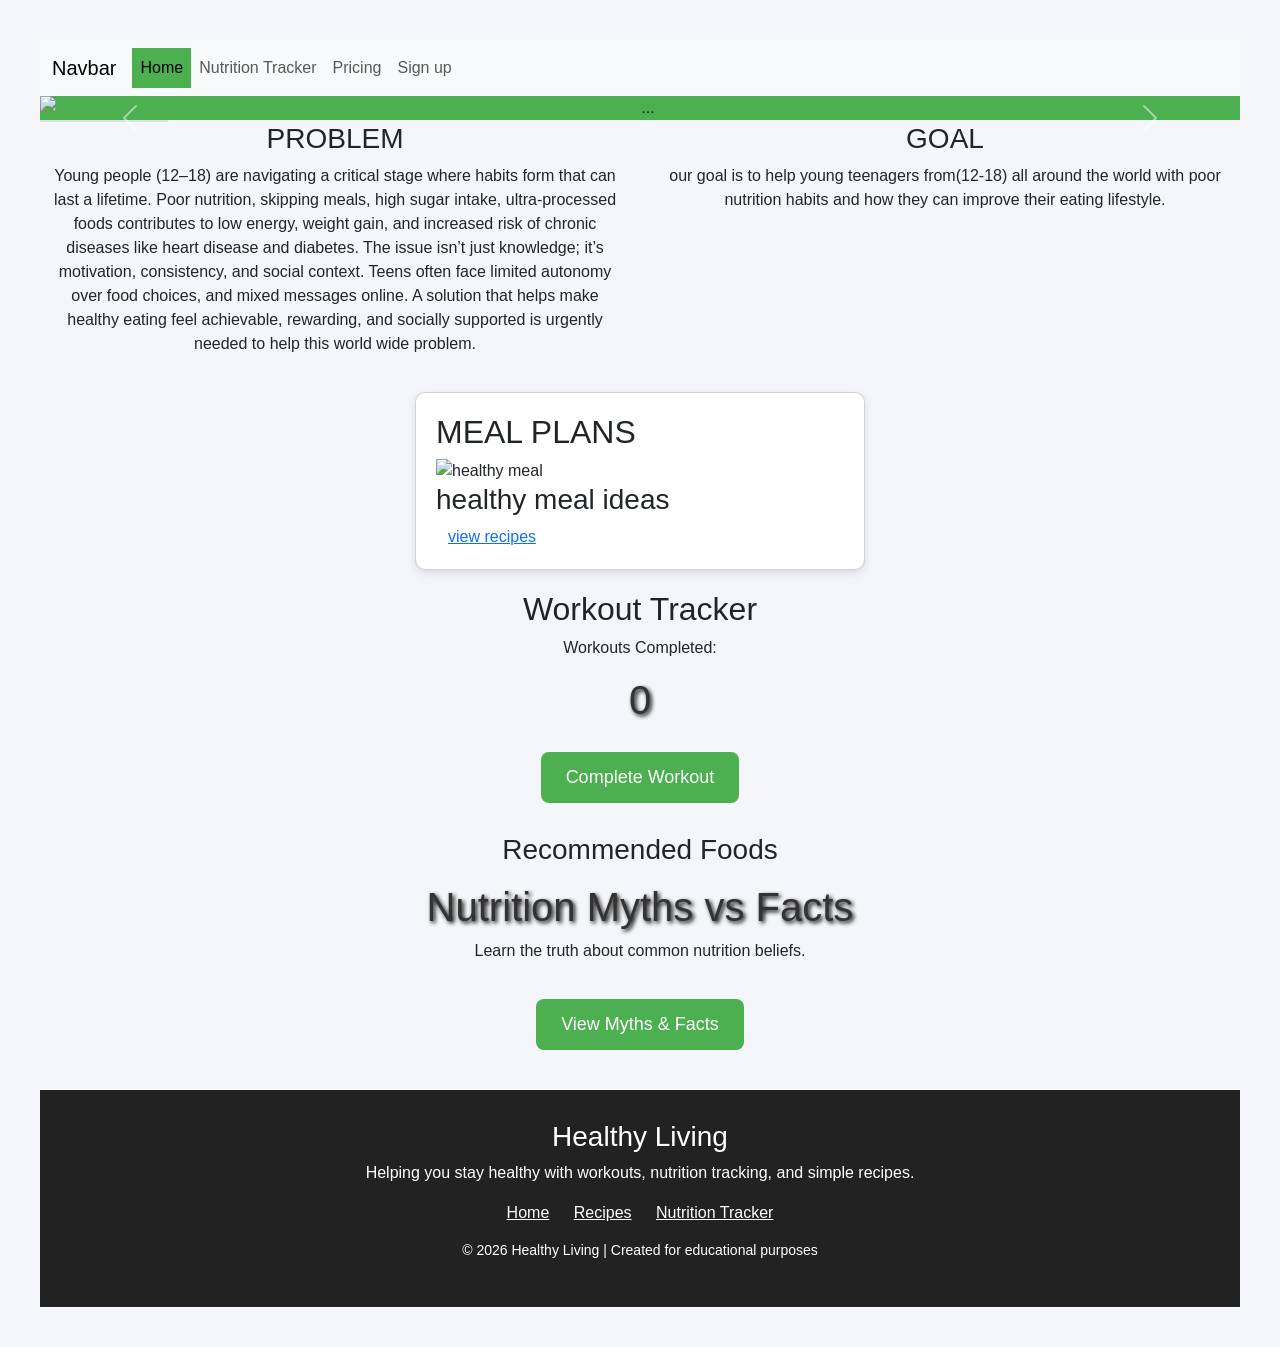
==== index.html @ a2fad852 "Add initial HTML structure for nutrition app Initial commit of the index.html file with structure fo" ====
<!DOCTYPE html>
<html lang="en">
<head>
    <meta charset="UTF-8">
    <meta name="viewport" content="width=device-width, initial-scale=1.0">
    <title>POOR NUTRITON</title>
<link href="https://cdn.jsdelivr.net/npm/bootstrap@5.3.8/dist/css/bootstrap.min.css" rel="stylesheet" integrity="sha384-sRIl4kxILFvY47J16cr9ZwB07vP4J8+LH7qKQnuqkuIAvNWLzeN8tE5YBujZqJLB" crossorigin="anonymous">
</head>
<meta charset="UTF-8">
  <meta name="viewport" content="width=device-width, initial-scale=1.0">
  <style>
    body {
      font-family: Arial, sans-serif;
      text-align: center;
      padding: 40px;
    }
 
   

    
    h1 {
      color: #fff;
      text-shadow: 2px 2px 4px #000; 
    }

    button {
      padding: 15px 30px;
      font-size: 18px;
      background-color: rgba(76, 175, 80, 0.8); 
      color: white;
      border: none;
      border-radius: 8px;
      cursor: pointer;
      margin-top: 20px;
    }

    button:hover {
      background-color: rgba(69, 160, 73, 0.9);
    }

    .labels {
      margin-top: 20px;
      display: flex;
      justify-content: center;
      gap: 10px;
    }

    .label {
      width: 80px;
      padding: 10px;
      border-radius: 5px;
      background-color: rgba(200, 200, 200, 0.6);
      color: white;
      font-weight: bold;
    }

    .active {
      background-color: rgba(76, 175, 80, 0.8);
    }

    #feedback {
      margin-top: 20px;
      font-size: 20px;
      text-shadow: 1px 1px 3px #000;
    }

    #badge {
      margin-top: 30px;
      font-size: 24px;
      color: #ff8c00;
      font-weight: bold;
      text-shadow: 1px 1px 3px #000;
    }
  </style>
  <style>
    body {
      font-family: Arial, sans-serif;
      text-align: center;
      padding: 50px;
      background-color: #e6f2ff;
    }

    h1 {
      color: #333;
    }

    button {
      padding: 15px 30px;
      font-size: 18px;
      background-color: #4CAF50;
      color: white;
      border: none;
      border-radius: 8px;
      cursor: pointer;
      margin-top: 20px;
    }

    button:hover {
      background-color: #45a049;
    }

    .labels {
      margin-top: 20px;
      display: flex;
      justify-content: center;
      gap: 10px;
    }

    .label {
      width: 80px;
      padding: 10px;
      border-radius: 5px;
      background-color: #ccc;
      color: white;
      font-weight: bold;
    }

    .active {
      background-color: #4CAF50;
    }

    #badge {
      margin-top: 30px;
      font-size: 24px;
      color: #ff8c00;
      font-weight: bold;
    }
  </style>
</head>
<style>

body{
font-family: Arial, sans-serif;
background:#f4f6f9;
text-align:center;
padding:40px;
}

button{
padding:12px 25px;
font-size:18px;
background:#4CAF50;
color:white;
border:none;
border-radius:8px;
cursor:pointer;
}

button:hover{
background:#3e8e41;
}

#myths{
display:none;
margin-top:30px;
}

.card{
background:white;
padding:20px;
margin:20px auto;
width:450px;
border-radius:10px;
box-shadow:0 4px 10px rgba(0,0,0,0.1);
text-align:left;
}

.myth{
color:red;
font-weight:bold;
}

.fact{
color:green;
font-weight:bold;
}

</style>
</head>

<body>

<nav class="navbar navbar-expand-lg bg-body-tertiary">
  <div class="container-fluid">
    <a class="navbar-brand" href="#">Navbar</a>
    <button class="navbar-toggler" type="button" data-bs-toggle="collapse" data-bs-target="#navbarNavAltMarkup" aria-controls="navbarNavAltMarkup" aria-expanded="false" aria-label="Toggle navigation">
      <span class="navbar-toggler-icon"></span>
    </button>
    <div class="collapse navbar-collapse" id="navbarNavAltMarkup">
      <div class="navbar-nav">
        <a class="nav-link active" aria-current="page" href="#">Home</a>
        <a class="nav-link" href="nutrition tracker.html">Nutrition Tracker</a>
        <a class="nav-link" href="#">Pricing</a>
        <a class="nav-link" href="SIGN IN.html">Sign up</a>
      </div>
    </div>
  </div>
</nav>
<div id="carouselExample" class="carousel slide">
  <div class="carousel-inner">
    <div class="carousel-item active">
      <img src="poor nu.webp" class="d-block w-100" alt="...">
    </div>
    <div class="carousel-item">
      <img src="por nutri.webp" class="d-block w-100" alt="...">
    </div>
    <div class="carousel-item">
      <img src="poor nutrition.jpg" class="d-block w-100" alt="...">
    </div>
  </div>
  <button class="carousel-control-prev" type="button" data-bs-target="#carouselExample" data-bs-slide="prev">
    <span class="carousel-control-prev-icon" aria-hidden="true"></span>
    <span class="visually-hidden">Previous</span>
  </button>
  <button class="carousel-control-next" type="button" data-bs-target="#carouselExample" data-bs-slide="next">
    <span class="carousel-control-next-icon" aria-hidden="true"></span>
    <span class="visually-hidden">Next</span>
  </button>
</div>
<div class="text-nowrap bg-body-secondary border" style="width: 8rem;">
</div>
<div style="display: flex; gap: 20px;">
    <div class="container"
      style="flex: 1;">
      <h3>PROBLEM</h3>
        <p>Young people (12–18) are navigating a critical stage where habits form that can last a lifetime.
           Poor nutrition, skipping meals, high sugar intake, ultra-processed foods contributes to low energy, weight gain, and increased risk of chronic diseases like heart disease and diabetes.
           The issue isn’t just knowledge; it’s motivation, consistency, and social context. Teens often face limited autonomy over food choices, and mixed messages online.
            A solution that helps make healthy eating feel achievable, rewarding, and socially supported is urgently needed to help this world wide problem.</p>
    </div>

    <div class="container"
      style="flex: 1;">
      <h3>GOAL</h3>
        <p>our goal is to help young teenagers from(12-18) all around the world 
          with poor nutrition habits and how they can improve their eating lifestyle.
        </p>
    </div>
</div>
<section> 
<div class="Features"></div>


  <div class="card">
    <h2>MEAL PLANS</h2>
    <img src="healthy.jpg" class="d-block w-80" alt="healthy meal">
    <h3>healthy meal ideas</h3> 
    <a class="container-fluid" href="view recipes.html">view recipes</a>
  </div>

</section>
<div class="container">

<h2>Workout Tracker</h2>

<p>Workouts Completed:</p>
<h1 id="counter">0</h1>

<button onclick="completeWorkout()">Complete Workout</button>

<h3 id="badge"></h3>
<p id="message"></p>

<h3>Recommended Foods</h3>
<ul id="foodList"></ul>

</div>

<script>

let workouts = 0;

function completeWorkout(){

workouts++;

document.getElementById("counter").innerText = workouts;

let message = "";
let foods = [];

if(workouts <= 2){
message = "Great start! Keep going!";
foods = ["Bananas 🍌", "Yogurt 🥛", "Oatmeal 🥣"];
}

else if(workouts <= 4){
message = "You're building a strong habit!";
foods = ["Eggs 🍳", "Whole grain toast 🍞", "Fruit smoothie 🍓"];
}

else if(workouts >= 5){
message = "Amazing work! Badge Unlocked!";
document.getElementById("badge").innerText = "🏆 Badge Unlocked!";
foods = ["Grilled chicken 🍗", "Brown rice 🍚", "Vegetables 🥦"];
}

document.getElementById("message").innerText = message;

let list = document.getElementById("foodList");
list.innerHTML = "";

foods.forEach(function(food){
let li = document.createElement("li");
li.innerText = food;
list.appendChild(li);
});

}

</script>

<div></div>
<h1>Nutrition Myths vs Facts</h1>

<p>Learn the truth about common nutrition beliefs.</p>

<button onclick="showMyths()">View Myths & Facts</button>

<div id="myths">

<div class="card">
<p class="myth">Myth: Carbohydrates are always unhealthy.</p>
<p class="fact">Fact: Carbohydrates provide energy for the body. Whole grains, fruits, and vegetables are healthy sources.</p>
</div>

<div class="card">
<p class="myth">Myth: Skipping meals helps you stay healthy.</p>
<p class="fact">Fact: Regular meals help maintain energy levels and support balanced nutrition.</p>
</div>

<div class="card">
<p class="myth">Myth: All fats are bad for you.</p>
<p class="fact">Fact: Healthy fats from foods like nuts, fish, and avocados support brain and heart health.</p>
</div>

<div class="card">
<p class="myth">Myth: Only protein helps build strength.</p>
<p class="fact">Fact: A balanced diet with carbohydrates, proteins, fats, vitamins, and minerals supports overall health.</p>
</div>

</div>

<script>

function showMyths(){
document.getElementById("myths").style.display="block";
}

</script>


</div>
<footer style="background:#222; color:white; padding:30px; text-align:center; margin-top:40px;">

<h3>Healthy Living</h3>

<p>Helping you stay healthy with workouts, nutrition tracking, and simple recipes.</p>

<div style="margin:15px 0;">
<a href="index.html" style="color:white; margin:0 10px;">Home</a>
<a href="view recipes.html" style="color:white; margin:0 10px;">Recipes</a>
<a href="nutrition tracker.html" style="color:white; margin:0 10px;">Nutrition Tracker</a>
</div>

<p style="font-size:14px;">© 2026 Healthy Living | Created for educational purposes</p>

</footer>
</body>
</html>
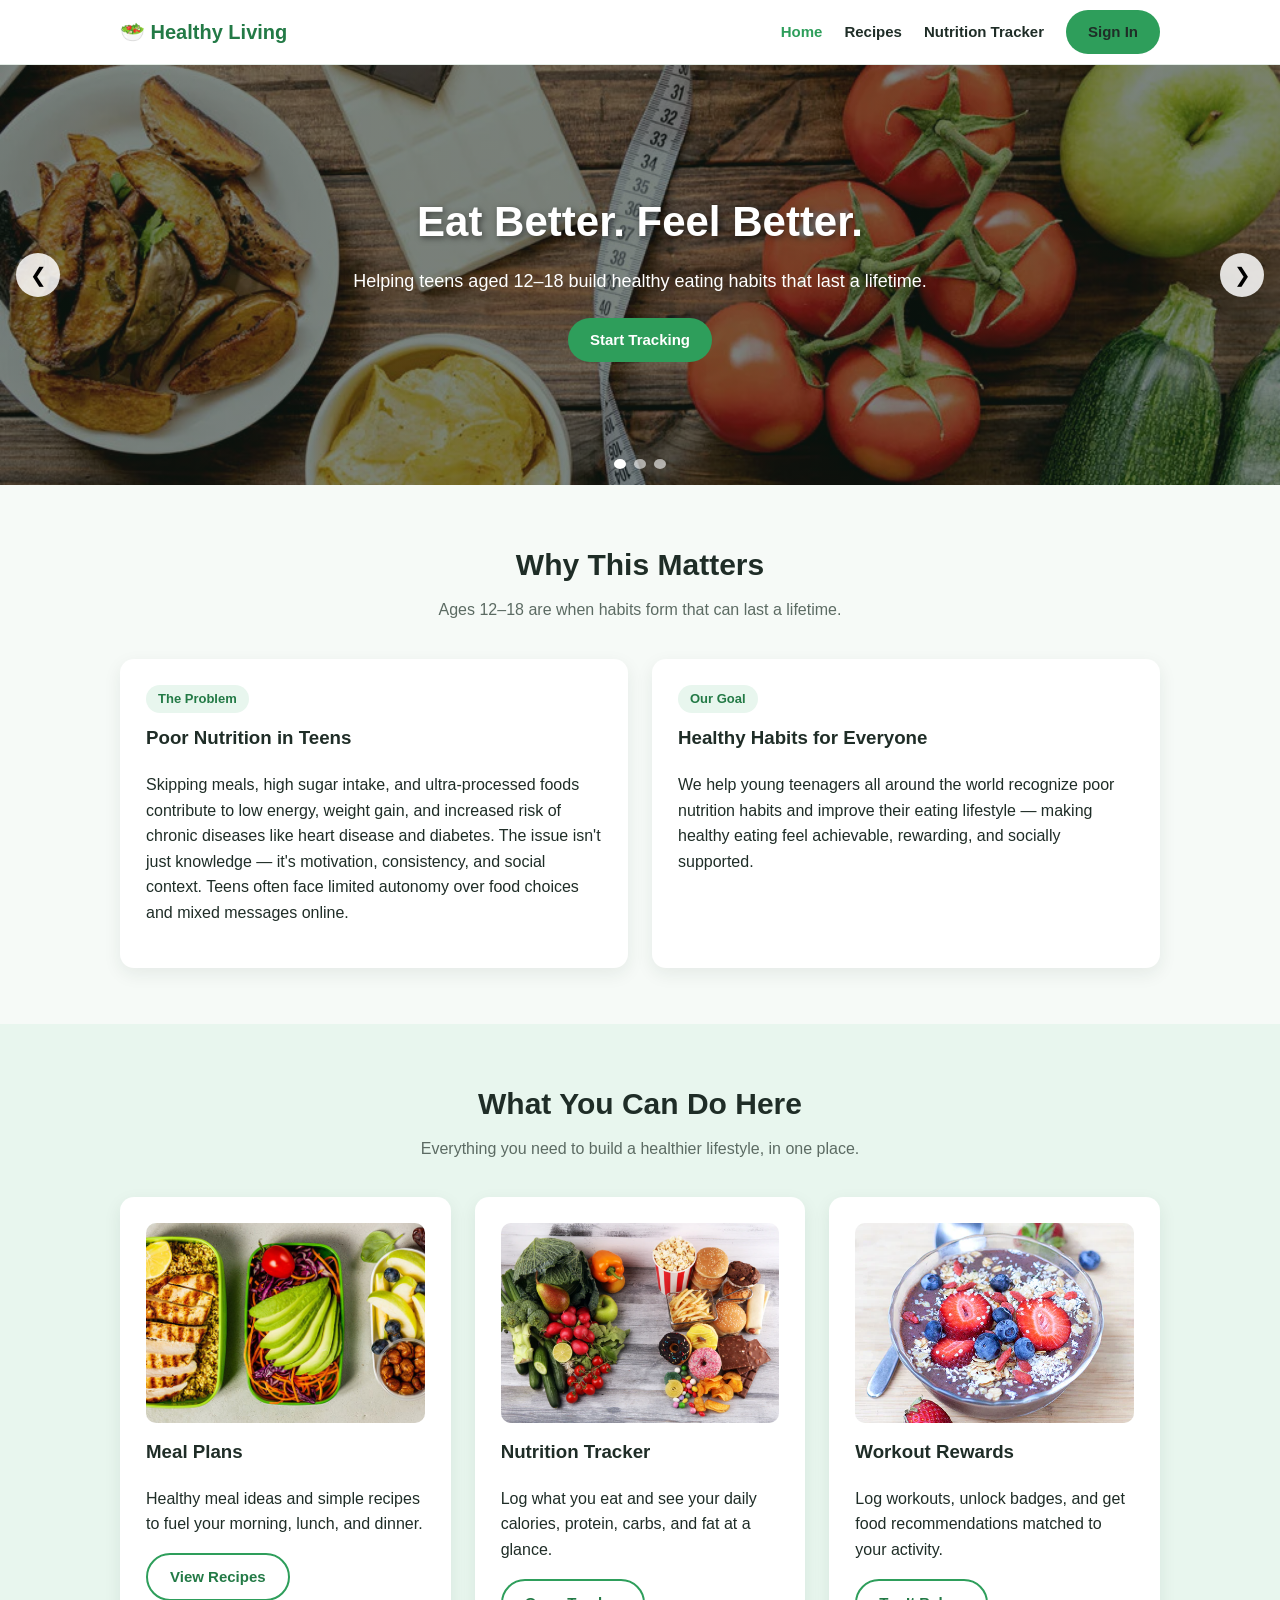
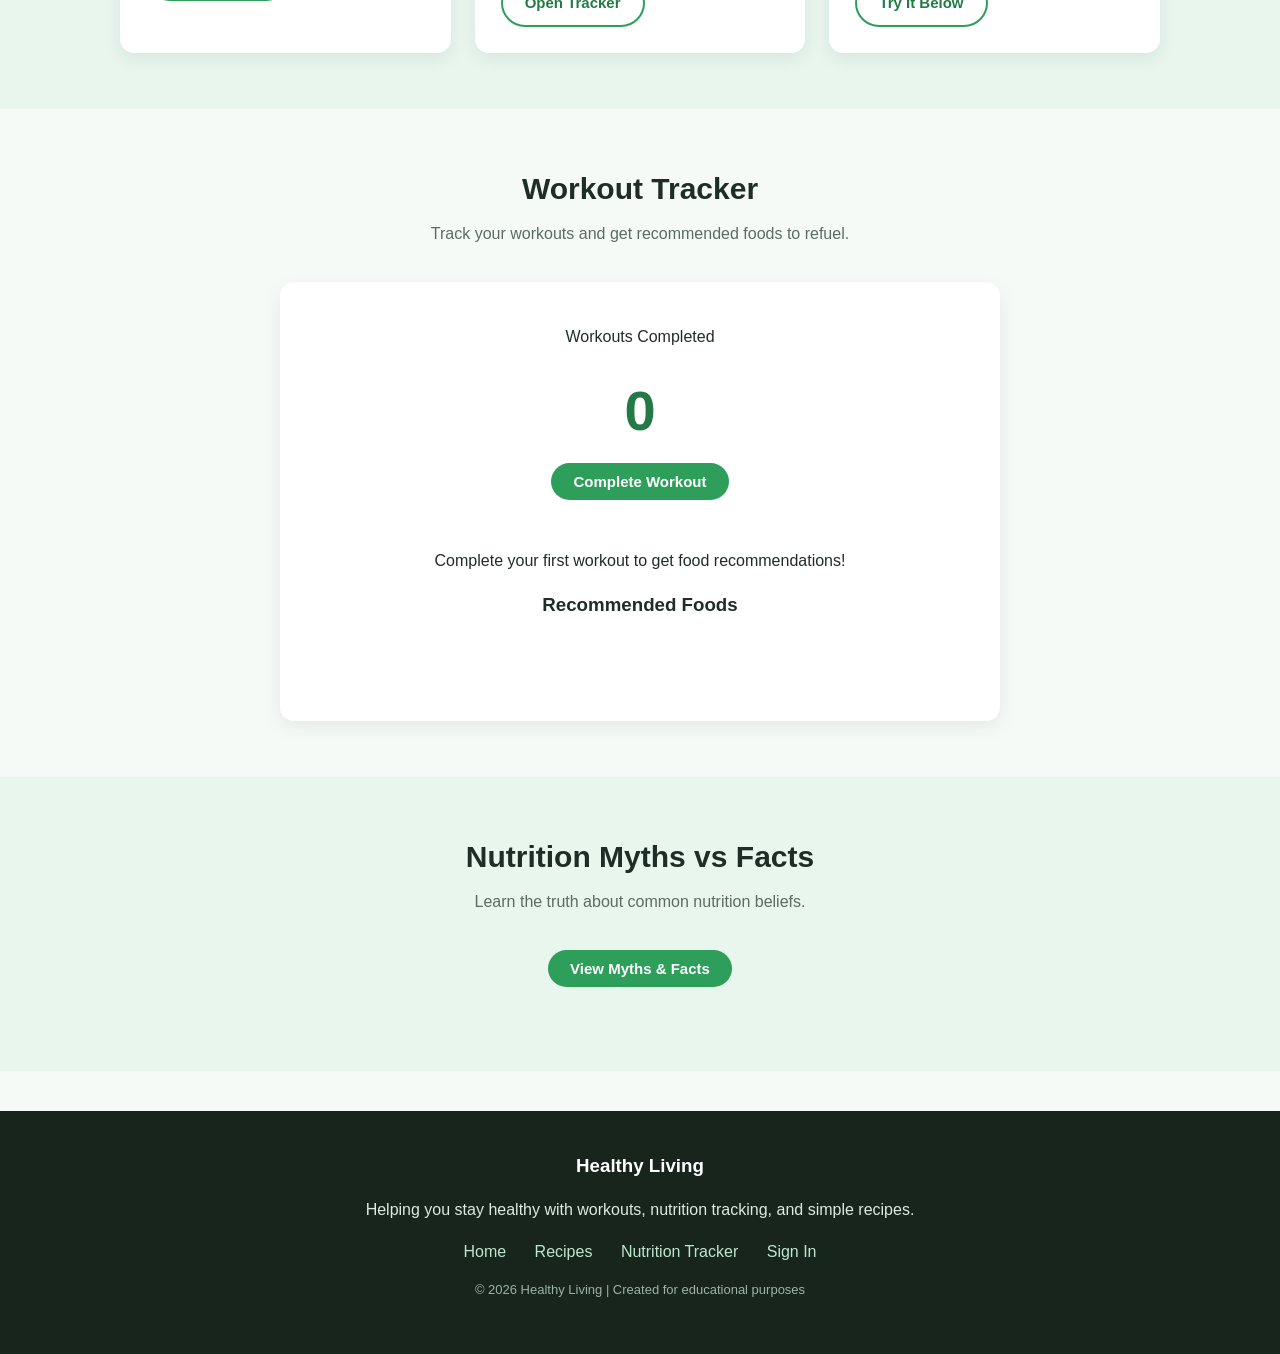
==== commit b4130c51: "Rebuild nutrition website as clean multi-page static site Co-authored-by: woe921 <woe921@users.norep" ====
--- a/index.html
+++ b/index.html
@@ -1,370 +1,163 @@
 <!DOCTYPE html>
 <html lang="en">
 <head>
-    <meta charset="UTF-8">
-    <meta name="viewport" content="width=device-width, initial-scale=1.0">
-    <title>POOR NUTRITON</title>
-<link href="https://cdn.jsdelivr.net/npm/bootstrap@5.3.8/dist/css/bootstrap.min.css" rel="stylesheet" integrity="sha384-sRIl4kxILFvY47J16cr9ZwB07vP4J8+LH7qKQnuqkuIAvNWLzeN8tE5YBujZqJLB" crossorigin="anonymous">
+  <meta charset="UTF-8">
+  <meta name="viewport" content="width=device-width, initial-scale=1.0">
+  <title>Healthy Living | Nutrition for Teens</title>
+  <link rel="stylesheet" href="css/styles.css">
 </head>
-<meta charset="UTF-8">
-  <meta name="viewport" content="width=device-width, initial-scale=1.0">
-  <style>
-    body {
-      font-family: Arial, sans-serif;
-      text-align: center;
-      padding: 40px;
-    }
- 
-   
-
-    
-    h1 {
-      color: #fff;
-      text-shadow: 2px 2px 4px #000; 
-    }
-
-    button {
-      padding: 15px 30px;
-      font-size: 18px;
-      background-color: rgba(76, 175, 80, 0.8); 
-      color: white;
-      border: none;
-      border-radius: 8px;
-      cursor: pointer;
-      margin-top: 20px;
-    }
-
-    button:hover {
-      background-color: rgba(69, 160, 73, 0.9);
-    }
-
-    .labels {
-      margin-top: 20px;
-      display: flex;
-      justify-content: center;
-      gap: 10px;
-    }
-
-    .label {
-      width: 80px;
-      padding: 10px;
-      border-radius: 5px;
-      background-color: rgba(200, 200, 200, 0.6);
-      color: white;
-      font-weight: bold;
-    }
-
-    .active {
-      background-color: rgba(76, 175, 80, 0.8);
-    }
-
-    #feedback {
-      margin-top: 20px;
-      font-size: 20px;
-      text-shadow: 1px 1px 3px #000;
-    }
-
-    #badge {
-      margin-top: 30px;
-      font-size: 24px;
-      color: #ff8c00;
-      font-weight: bold;
-      text-shadow: 1px 1px 3px #000;
-    }
-  </style>
-  <style>
-    body {
-      font-family: Arial, sans-serif;
-      text-align: center;
-      padding: 50px;
-      background-color: #e6f2ff;
-    }
-
-    h1 {
-      color: #333;
-    }
-
-    button {
-      padding: 15px 30px;
-      font-size: 18px;
-      background-color: #4CAF50;
-      color: white;
-      border: none;
-      border-radius: 8px;
-      cursor: pointer;
-      margin-top: 20px;
-    }
-
-    button:hover {
-      background-color: #45a049;
-    }
-
-    .labels {
-      margin-top: 20px;
-      display: flex;
-      justify-content: center;
-      gap: 10px;
-    }
-
-    .label {
-      width: 80px;
-      padding: 10px;
-      border-radius: 5px;
-      background-color: #ccc;
-      color: white;
-      font-weight: bold;
-    }
-
-    .active {
-      background-color: #4CAF50;
-    }
-
-    #badge {
-      margin-top: 30px;
-      font-size: 24px;
-      color: #ff8c00;
-      font-weight: bold;
-    }
-  </style>
-</head>
-<style>
-
-body{
-font-family: Arial, sans-serif;
-background:#f4f6f9;
-text-align:center;
-padding:40px;
-}
-
-button{
-padding:12px 25px;
-font-size:18px;
-background:#4CAF50;
-color:white;
-border:none;
-border-radius:8px;
-cursor:pointer;
-}
-
-button:hover{
-background:#3e8e41;
-}
-
-#myths{
-display:none;
-margin-top:30px;
-}
-
-.card{
-background:white;
-padding:20px;
-margin:20px auto;
-width:450px;
-border-radius:10px;
-box-shadow:0 4px 10px rgba(0,0,0,0.1);
-text-align:left;
-}
-
-.myth{
-color:red;
-font-weight:bold;
-}
-
-.fact{
-color:green;
-font-weight:bold;
-}
-
-</style>
-</head>
-
 <body>
 
-<nav class="navbar navbar-expand-lg bg-body-tertiary">
-  <div class="container-fluid">
-    <a class="navbar-brand" href="#">Navbar</a>
-    <button class="navbar-toggler" type="button" data-bs-toggle="collapse" data-bs-target="#navbarNavAltMarkup" aria-controls="navbarNavAltMarkup" aria-expanded="false" aria-label="Toggle navigation">
-      <span class="navbar-toggler-icon"></span>
-    </button>
-    <div class="collapse navbar-collapse" id="navbarNavAltMarkup">
-      <div class="navbar-nav">
-        <a class="nav-link active" aria-current="page" href="#">Home</a>
-        <a class="nav-link" href="nutrition tracker.html">Nutrition Tracker</a>
-        <a class="nav-link" href="#">Pricing</a>
-        <a class="nav-link" href="SIGN IN.html">Sign up</a>
+  <nav class="navbar">
+    <div class="container">
+      <a class="brand" href="index.html">🥗 Healthy Living</a>
+      <div class="nav-links">
+        <a href="index.html" class="active">Home</a>
+        <a href="recipes.html">Recipes</a>
+        <a href="tracker.html">Nutrition Tracker</a>
+        <a href="sign-in.html" class="btn">Sign In</a>
       </div>
     </div>
-  </div>
-</nav>
-<div id="carouselExample" class="carousel slide">
-  <div class="carousel-inner">
-    <div class="carousel-item active">
-      <img src="poor nu.webp" class="d-block w-100" alt="...">
+  </nav>
+
+  <header class="hero">
+    <div class="carousel">
+      <div class="slide active">
+        <img src="poor nu.webp" alt="Fresh healthy food">
+        <div class="slide-caption">
+          <h1>Eat Better. Feel Better.</h1>
+          <p>Helping teens aged 12–18 build healthy eating habits that last a lifetime.</p>
+          <a class="btn" href="tracker.html">Start Tracking</a>
+        </div>
+      </div>
+      <div class="slide">
+        <img src="bowl.webp" alt="Balanced meal bowl">
+        <div class="slide-caption">
+          <h1>Simple Meal Plans</h1>
+          <p>Easy, affordable recipes designed for growing bodies and busy schedules.</p>
+          <a class="btn" href="recipes.html">View Recipes</a>
+        </div>
+      </div>
+      <div class="slide">
+        <img src="poor nutrition.jpg" alt="Healthy lifestyle">
+        <div class="slide-caption">
+          <h1>Learn the Facts</h1>
+          <p>Cut through the noise online with myth-busting nutrition education.</p>
+          <a class="btn" href="#myths">Myths vs Facts</a>
+        </div>
+      </div>
+      <button class="carousel-arrow prev" type="button" aria-label="Previous slide">❮</button>
+      <button class="carousel-arrow next" type="button" aria-label="Next slide">❯</button>
+      <div class="carousel-dots"></div>
     </div>
-    <div class="carousel-item">
-      <img src="por nutri.webp" class="d-block w-100" alt="...">
+  </header>
+
+  <section>
+    <div class="container">
+      <h2 class="section-title">Why This Matters</h2>
+      <p class="section-sub">Ages 12–18 are when habits form that can last a lifetime.</p>
+      <div class="grid-2">
+        <div class="card">
+          <span class="pill">The Problem</span>
+          <h3>Poor Nutrition in Teens</h3>
+          <p>Skipping meals, high sugar intake, and ultra-processed foods contribute to low energy, weight gain, and increased risk of chronic diseases like heart disease and diabetes. The issue isn't just knowledge — it's motivation, consistency, and social context. Teens often face limited autonomy over food choices and mixed messages online.</p>
+        </div>
+        <div class="card">
+          <span class="pill">Our Goal</span>
+          <h3>Healthy Habits for Everyone</h3>
+          <p>We help young teenagers all around the world recognize poor nutrition habits and improve their eating lifestyle — making healthy eating feel achievable, rewarding, and socially supported.</p>
+        </div>
+      </div>
     </div>
-    <div class="carousel-item">
-      <img src="poor nutrition.jpg" class="d-block w-100" alt="...">
+  </section>
+
+  <section style="background: var(--green-light);">
+    <div class="container">
+      <h2 class="section-title">What You Can Do Here</h2>
+      <p class="section-sub">Everything you need to build a healthier lifestyle, in one place.</p>
+      <div class="grid-3">
+        <div class="card">
+          <img src="healthy.jpg" alt="Healthy meal">
+          <h3>Meal Plans</h3>
+          <p>Healthy meal ideas and simple recipes to fuel your morning, lunch, and dinner.</p>
+          <a class="btn btn-outline" href="recipes.html">View Recipes</a>
+        </div>
+        <div class="card">
+          <img src="food.webp" alt="Nutritious food">
+          <h3>Nutrition Tracker</h3>
+          <p>Log what you eat and see your daily calories, protein, carbs, and fat at a glance.</p>
+          <a class="btn btn-outline" href="tracker.html">Open Tracker</a>
+        </div>
+        <div class="card">
+          <img src="bowl.webp" alt="Smoothie bowl">
+          <h3>Workout Rewards</h3>
+          <p>Log workouts, unlock badges, and get food recommendations matched to your activity.</p>
+          <a class="btn btn-outline" href="#workout">Try It Below</a>
+        </div>
+      </div>
     </div>
-  </div>
-  <button class="carousel-control-prev" type="button" data-bs-target="#carouselExample" data-bs-slide="prev">
-    <span class="carousel-control-prev-icon" aria-hidden="true"></span>
-    <span class="visually-hidden">Previous</span>
-  </button>
-  <button class="carousel-control-next" type="button" data-bs-target="#carouselExample" data-bs-slide="next">
-    <span class="carousel-control-next-icon" aria-hidden="true"></span>
-    <span class="visually-hidden">Next</span>
-  </button>
-</div>
-<div class="text-nowrap bg-body-secondary border" style="width: 8rem;">
-</div>
-<div style="display: flex; gap: 20px;">
-    <div class="container"
-      style="flex: 1;">
-      <h3>PROBLEM</h3>
-        <p>Young people (12–18) are navigating a critical stage where habits form that can last a lifetime.
-           Poor nutrition, skipping meals, high sugar intake, ultra-processed foods contributes to low energy, weight gain, and increased risk of chronic diseases like heart disease and diabetes.
-           The issue isn’t just knowledge; it’s motivation, consistency, and social context. Teens often face limited autonomy over food choices, and mixed messages online.
-            A solution that helps make healthy eating feel achievable, rewarding, and socially supported is urgently needed to help this world wide problem.</p>
+  </section>
+
+  <section id="workout">
+    <div class="container">
+      <h2 class="section-title">Workout Tracker</h2>
+      <p class="section-sub">Track your workouts and get recommended foods to refuel.</p>
+      <div class="card workout-panel tracker-panel">
+        <p>Workouts Completed</p>
+        <div class="counter" id="counter">0</div>
+        <button class="btn" id="workoutBtn" type="button">Complete Workout</button>
+        <div class="badge-text" id="badge"></div>
+        <p id="message">Complete your first workout to get food recommendations!</p>
+        <h3>Recommended Foods</h3>
+        <ul class="food-list" id="foodList"></ul>
+      </div>
     </div>
+  </section>
 
-    <div class="container"
-      style="flex: 1;">
-      <h3>GOAL</h3>
-        <p>our goal is to help young teenagers from(12-18) all around the world 
-          with poor nutrition habits and how they can improve their eating lifestyle.
-        </p>
+  <section id="myths" style="background: var(--green-light);">
+    <div class="container">
+      <h2 class="section-title">Nutrition Myths vs Facts</h2>
+      <p class="section-sub">Learn the truth about common nutrition beliefs.</p>
+      <div style="text-align: center; margin-bottom: 28px;">
+        <button class="btn" id="mythsToggle" type="button">View Myths &amp; Facts</button>
+      </div>
+      <div id="mythsPanel" hidden>
+        <div class="grid-2">
+          <div class="card myth-fact">
+            <p class="myth">Myth: Carbohydrates are always unhealthy.</p>
+            <p class="fact">Fact: Carbohydrates provide energy for the body. Whole grains, fruits, and vegetables are healthy sources.</p>
+          </div>
+          <div class="card myth-fact">
+            <p class="myth">Myth: Skipping meals helps you stay healthy.</p>
+            <p class="fact">Fact: Regular meals help maintain energy levels and support balanced nutrition.</p>
+          </div>
+          <div class="card myth-fact">
+            <p class="myth">Myth: All fats are bad for you.</p>
+            <p class="fact">Fact: Healthy fats from foods like nuts, fish, and avocados support brain and heart health.</p>
+          </div>
+          <div class="card myth-fact">
+            <p class="myth">Myth: Only protein helps build strength.</p>
+            <p class="fact">Fact: A balanced diet with carbohydrates, proteins, fats, vitamins, and minerals supports overall health.</p>
+          </div>
+        </div>
+      </div>
     </div>
-</div>
-<section> 
-<div class="Features"></div>
+  </section>
 
+  <footer>
+    <div class="container">
+      <h3>Healthy Living</h3>
+      <p>Helping you stay healthy with workouts, nutrition tracking, and simple recipes.</p>
+      <nav>
+        <a href="index.html">Home</a>
+        <a href="recipes.html">Recipes</a>
+        <a href="tracker.html">Nutrition Tracker</a>
+        <a href="sign-in.html">Sign In</a>
+      </nav>
+      <p class="copyright">© 2026 Healthy Living | Created for educational purposes</p>
+    </div>
+  </footer>
 
-  <div class="card">
-    <h2>MEAL PLANS</h2>
-    <img src="healthy.jpg" class="d-block w-80" alt="healthy meal">
-    <h3>healthy meal ideas</h3> 
-    <a class="container-fluid" href="view recipes.html">view recipes</a>
-  </div>
-
-</section>
-<div class="container">
-
-<h2>Workout Tracker</h2>
-
-<p>Workouts Completed:</p>
-<h1 id="counter">0</h1>
-
-<button onclick="completeWorkout()">Complete Workout</button>
-
-<h3 id="badge"></h3>
-<p id="message"></p>
-
-<h3>Recommended Foods</h3>
-<ul id="foodList"></ul>
-
-</div>
-
-<script>
-
-let workouts = 0;
-
-function completeWorkout(){
-
-workouts++;
-
-document.getElementById("counter").innerText = workouts;
-
-let message = "";
-let foods = [];
-
-if(workouts <= 2){
-message = "Great start! Keep going!";
-foods = ["Bananas 🍌", "Yogurt 🥛", "Oatmeal 🥣"];
-}
-
-else if(workouts <= 4){
-message = "You're building a strong habit!";
-foods = ["Eggs 🍳", "Whole grain toast 🍞", "Fruit smoothie 🍓"];
-}
-
-else if(workouts >= 5){
-message = "Amazing work! Badge Unlocked!";
-document.getElementById("badge").innerText = "🏆 Badge Unlocked!";
-foods = ["Grilled chicken 🍗", "Brown rice 🍚", "Vegetables 🥦"];
-}
-
-document.getElementById("message").innerText = message;
-
-let list = document.getElementById("foodList");
-list.innerHTML = "";
-
-foods.forEach(function(food){
-let li = document.createElement("li");
-li.innerText = food;
-list.appendChild(li);
-});
-
-}
-
-</script>
-
-<div></div>
-<h1>Nutrition Myths vs Facts</h1>
-
-<p>Learn the truth about common nutrition beliefs.</p>
-
-<button onclick="showMyths()">View Myths & Facts</button>
-
-<div id="myths">
-
-<div class="card">
-<p class="myth">Myth: Carbohydrates are always unhealthy.</p>
-<p class="fact">Fact: Carbohydrates provide energy for the body. Whole grains, fruits, and vegetables are healthy sources.</p>
-</div>
-
-<div class="card">
-<p class="myth">Myth: Skipping meals helps you stay healthy.</p>
-<p class="fact">Fact: Regular meals help maintain energy levels and support balanced nutrition.</p>
-</div>
-
-<div class="card">
-<p class="myth">Myth: All fats are bad for you.</p>
-<p class="fact">Fact: Healthy fats from foods like nuts, fish, and avocados support brain and heart health.</p>
-</div>
-
-<div class="card">
-<p class="myth">Myth: Only protein helps build strength.</p>
-<p class="fact">Fact: A balanced diet with carbohydrates, proteins, fats, vitamins, and minerals supports overall health.</p>
-</div>
-
-</div>
-
-<script>
-
-function showMyths(){
-document.getElementById("myths").style.display="block";
-}
-
-</script>
-
-
-</div>
-<footer style="background:#222; color:white; padding:30px; text-align:center; margin-top:40px;">
-
-<h3>Healthy Living</h3>
-
-<p>Helping you stay healthy with workouts, nutrition tracking, and simple recipes.</p>
-
-<div style="margin:15px 0;">
-<a href="index.html" style="color:white; margin:0 10px;">Home</a>
-<a href="view recipes.html" style="color:white; margin:0 10px;">Recipes</a>
-<a href="nutrition tracker.html" style="color:white; margin:0 10px;">Nutrition Tracker</a>
-</div>
-
-<p style="font-size:14px;">© 2026 Healthy Living | Created for educational purposes</p>
-
-</footer>
+  <script src="js/main.js"></script>
 </body>
 </html>
--- a/css/styles.css
+++ b/css/styles.css
@@ -0,0 +1,524 @@
+:root {
+  --green: #2e9e5b;
+  --green-dark: #237a46;
+  --green-light: #e8f6ee;
+  --ink: #1f2d27;
+  --muted: #5c6b63;
+  --bg: #f6faf7;
+  --card: #ffffff;
+  --radius: 14px;
+  --shadow: 0 6px 18px rgba(31, 45, 39, 0.08);
+}
+
+* {
+  box-sizing: border-box;
+}
+
+body {
+  margin: 0;
+  font-family: "Segoe UI", Arial, sans-serif;
+  background: var(--bg);
+  color: var(--ink);
+  line-height: 1.6;
+}
+
+img {
+  max-width: 100%;
+  display: block;
+}
+
+a {
+  color: var(--green-dark);
+}
+
+.container {
+  max-width: 1080px;
+  margin: 0 auto;
+  padding: 0 20px;
+}
+
+.navbar {
+  position: sticky;
+  top: 0;
+  z-index: 50;
+  background: #ffffffee;
+  backdrop-filter: blur(6px);
+  border-bottom: 1px solid #e3ece6;
+}
+
+.navbar .container {
+  display: flex;
+  align-items: center;
+  justify-content: space-between;
+  height: 64px;
+}
+
+.brand {
+  font-weight: 800;
+  font-size: 20px;
+  color: var(--green-dark);
+  text-decoration: none;
+  display: flex;
+  align-items: center;
+  gap: 8px;
+}
+
+.nav-links {
+  display: flex;
+  gap: 22px;
+  align-items: center;
+}
+
+.nav-links a {
+  text-decoration: none;
+  color: var(--ink);
+  font-weight: 600;
+  font-size: 15px;
+}
+
+.nav-links a:hover,
+.nav-links a.active {
+  color: var(--green);
+}
+
+.btn {
+  display: inline-block;
+  padding: 10px 22px;
+  background: var(--green);
+  color: #fff;
+  border: none;
+  border-radius: 999px;
+  font-size: 15px;
+  font-weight: 700;
+  cursor: pointer;
+  text-decoration: none;
+  transition: background 0.2s;
+}
+
+.btn:hover {
+  background: var(--green-dark);
+}
+
+.btn-outline {
+  background: transparent;
+  color: var(--green-dark);
+  border: 2px solid var(--green);
+}
+
+.btn-outline:hover {
+  background: var(--green-light);
+  color: var(--green-dark);
+}
+
+.hero {
+  position: relative;
+  overflow: hidden;
+}
+
+.carousel {
+  position: relative;
+  height: 420px;
+}
+
+.slide {
+  position: absolute;
+  inset: 0;
+  opacity: 0;
+  transition: opacity 0.6s ease;
+}
+
+.slide.active {
+  opacity: 1;
+}
+
+.slide img {
+  width: 100%;
+  height: 100%;
+  object-fit: cover;
+}
+
+.slide-caption {
+  position: absolute;
+  inset: 0;
+  display: flex;
+  flex-direction: column;
+  justify-content: center;
+  align-items: center;
+  text-align: center;
+  padding: 20px;
+  background: linear-gradient(rgba(15, 30, 22, 0.55), rgba(15, 30, 22, 0.55));
+  color: #fff;
+}
+
+.slide-caption h1 {
+  font-size: 42px;
+  margin: 0 0 12px;
+  text-shadow: 2px 2px 6px rgba(0, 0, 0, 0.5);
+}
+
+.slide-caption p {
+  max-width: 620px;
+  font-size: 18px;
+  margin: 0 0 22px;
+}
+
+.carousel-arrow {
+  position: absolute;
+  top: 50%;
+  transform: translateY(-50%);
+  background: rgba(255, 255, 255, 0.85);
+  border: none;
+  width: 44px;
+  height: 44px;
+  border-radius: 50%;
+  font-size: 20px;
+  cursor: pointer;
+  z-index: 5;
+}
+
+.carousel-arrow.prev { left: 16px; }
+.carousel-arrow.next { right: 16px; }
+
+.carousel-dots {
+  position: absolute;
+  bottom: 16px;
+  left: 0;
+  right: 0;
+  display: flex;
+  justify-content: center;
+  gap: 8px;
+  z-index: 5;
+}
+
+.carousel-dots button {
+  width: 10px;
+  height: 10px;
+  border-radius: 50%;
+  border: none;
+  background: rgba(255, 255, 255, 0.6);
+  cursor: pointer;
+}
+
+.carousel-dots button.active {
+  background: #fff;
+}
+
+section {
+  padding: 56px 0;
+}
+
+.section-title {
+  text-align: center;
+  font-size: 30px;
+  margin: 0 0 8px;
+}
+
+.section-sub {
+  text-align: center;
+  color: var(--muted);
+  max-width: 640px;
+  margin: 0 auto 36px;
+}
+
+.grid-2 {
+  display: grid;
+  grid-template-columns: 1fr 1fr;
+  gap: 24px;
+}
+
+.grid-3 {
+  display: grid;
+  grid-template-columns: repeat(3, 1fr);
+  gap: 24px;
+}
+
+.card {
+  background: var(--card);
+  border-radius: var(--radius);
+  box-shadow: var(--shadow);
+  padding: 26px;
+}
+
+.card h3 {
+  margin-top: 0;
+}
+
+.card img {
+  border-radius: 10px;
+  margin-bottom: 14px;
+  width: 100%;
+  height: 200px;
+  object-fit: cover;
+}
+
+.pill {
+  display: inline-block;
+  background: var(--green-light);
+  color: var(--green-dark);
+  font-weight: 700;
+  font-size: 13px;
+  padding: 4px 12px;
+  border-radius: 999px;
+  margin-bottom: 10px;
+}
+
+.stat-row {
+  display: flex;
+  gap: 16px;
+  flex-wrap: wrap;
+  justify-content: center;
+  margin-top: 28px;
+}
+
+.stat {
+  background: var(--card);
+  border-radius: var(--radius);
+  box-shadow: var(--shadow);
+  padding: 18px 28px;
+  text-align: center;
+  min-width: 150px;
+}
+
+.stat strong {
+  display: block;
+  font-size: 26px;
+  color: var(--green-dark);
+}
+
+.tracker-panel {
+  max-width: 720px;
+  margin: 0 auto;
+}
+
+.tracker-form {
+  display: grid;
+  grid-template-columns: 2fr 1fr 1fr 1fr 1fr auto;
+  gap: 10px;
+  align-items: end;
+}
+
+.tracker-form label {
+  display: block;
+  font-size: 13px;
+  font-weight: 700;
+  color: var(--muted);
+  margin-bottom: 4px;
+}
+
+input {
+  width: 100%;
+  padding: 10px;
+  border: 1px solid #cfdcd4;
+  border-radius: 8px;
+  font-size: 15px;
+}
+
+input:focus {
+  outline: 2px solid var(--green);
+  border-color: transparent;
+}
+
+table {
+  width: 100%;
+  border-collapse: collapse;
+  margin-top: 22px;
+  background: var(--card);
+  border-radius: var(--radius);
+  overflow: hidden;
+  box-shadow: var(--shadow);
+}
+
+th, td {
+  padding: 12px 14px;
+  text-align: left;
+  border-bottom: 1px solid #e6efe9;
+  font-size: 15px;
+}
+
+th {
+  background: var(--green-light);
+  color: var(--green-dark);
+}
+
+tr:last-child td {
+  border-bottom: none;
+}
+
+.totals {
+  display: flex;
+  gap: 16px;
+  flex-wrap: wrap;
+  margin-top: 22px;
+}
+
+.total-box {
+  flex: 1;
+  min-width: 130px;
+  background: var(--card);
+  border-radius: var(--radius);
+  box-shadow: var(--shadow);
+  padding: 16px;
+  text-align: center;
+}
+
+.total-box strong {
+  display: block;
+  font-size: 22px;
+  color: var(--green-dark);
+}
+
+.myth-fact {
+  border-left: 5px solid #d9483b;
+}
+
+.myth-fact .fact-line {
+  border-left: none;
+}
+
+.myth {
+  color: #b23327;
+  font-weight: 700;
+  margin: 0 0 6px;
+}
+
+.fact {
+  color: var(--green-dark);
+  font-weight: 700;
+  margin: 0;
+}
+
+.workout-panel {
+  text-align: center;
+}
+
+.counter {
+  font-size: 56px;
+  font-weight: 800;
+  color: var(--green-dark);
+  margin: 8px 0;
+}
+
+.badge-text {
+  font-size: 22px;
+  font-weight: 800;
+  color: #e07b00;
+  min-height: 32px;
+}
+
+.food-list {
+  list-style: none;
+  padding: 0;
+  display: flex;
+  gap: 10px;
+  justify-content: center;
+  flex-wrap: wrap;
+  min-height: 40px;
+}
+
+.food-list li {
+  background: var(--green-light);
+  color: var(--green-dark);
+  font-weight: 700;
+  padding: 8px 16px;
+  border-radius: 999px;
+}
+
+.auth-wrap {
+  min-height: calc(100vh - 64px);
+  display: flex;
+  align-items: center;
+  justify-content: center;
+  padding: 40px 20px;
+}
+
+.auth-card {
+  background: var(--card);
+  border-radius: var(--radius);
+  box-shadow: var(--shadow);
+  padding: 40px;
+  width: 100%;
+  max-width: 400px;
+}
+
+.auth-card h2 {
+  text-align: center;
+  margin: 0 0 6px;
+}
+
+.auth-card .section-sub {
+  margin-bottom: 24px;
+}
+
+.auth-card input {
+  margin-bottom: 14px;
+}
+
+.auth-card .btn {
+  width: 100%;
+  margin-top: 6px;
+}
+
+.auth-link {
+  text-align: center;
+  font-size: 14px;
+  margin-top: 18px;
+}
+
+footer {
+  background: #17251d;
+  color: #dfe9e2;
+  padding: 40px 0;
+  margin-top: 40px;
+  text-align: center;
+}
+
+footer h3 {
+  margin: 0 0 8px;
+  color: #fff;
+}
+
+footer nav {
+  margin: 16px 0;
+}
+
+footer a {
+  color: #bfe6cd;
+  margin: 0 12px;
+  text-decoration: none;
+}
+
+footer a:hover {
+  text-decoration: underline;
+}
+
+footer .copyright {
+  font-size: 13px;
+  color: #9db3a5;
+}
+
+@media (max-width: 820px) {
+  .grid-2,
+  .grid-3 {
+    grid-template-columns: 1fr;
+  }
+
+  .tracker-form {
+    grid-template-columns: 1fr 1fr;
+  }
+
+  .carousel {
+    height: 340px;
+  }
+
+  .slide-caption h1 {
+    font-size: 30px;
+  }
+
+  .nav-links {
+    gap: 14px;
+  }
+
+  .nav-links a:not(.btn) {
+    font-size: 13px;
+  }
+}
